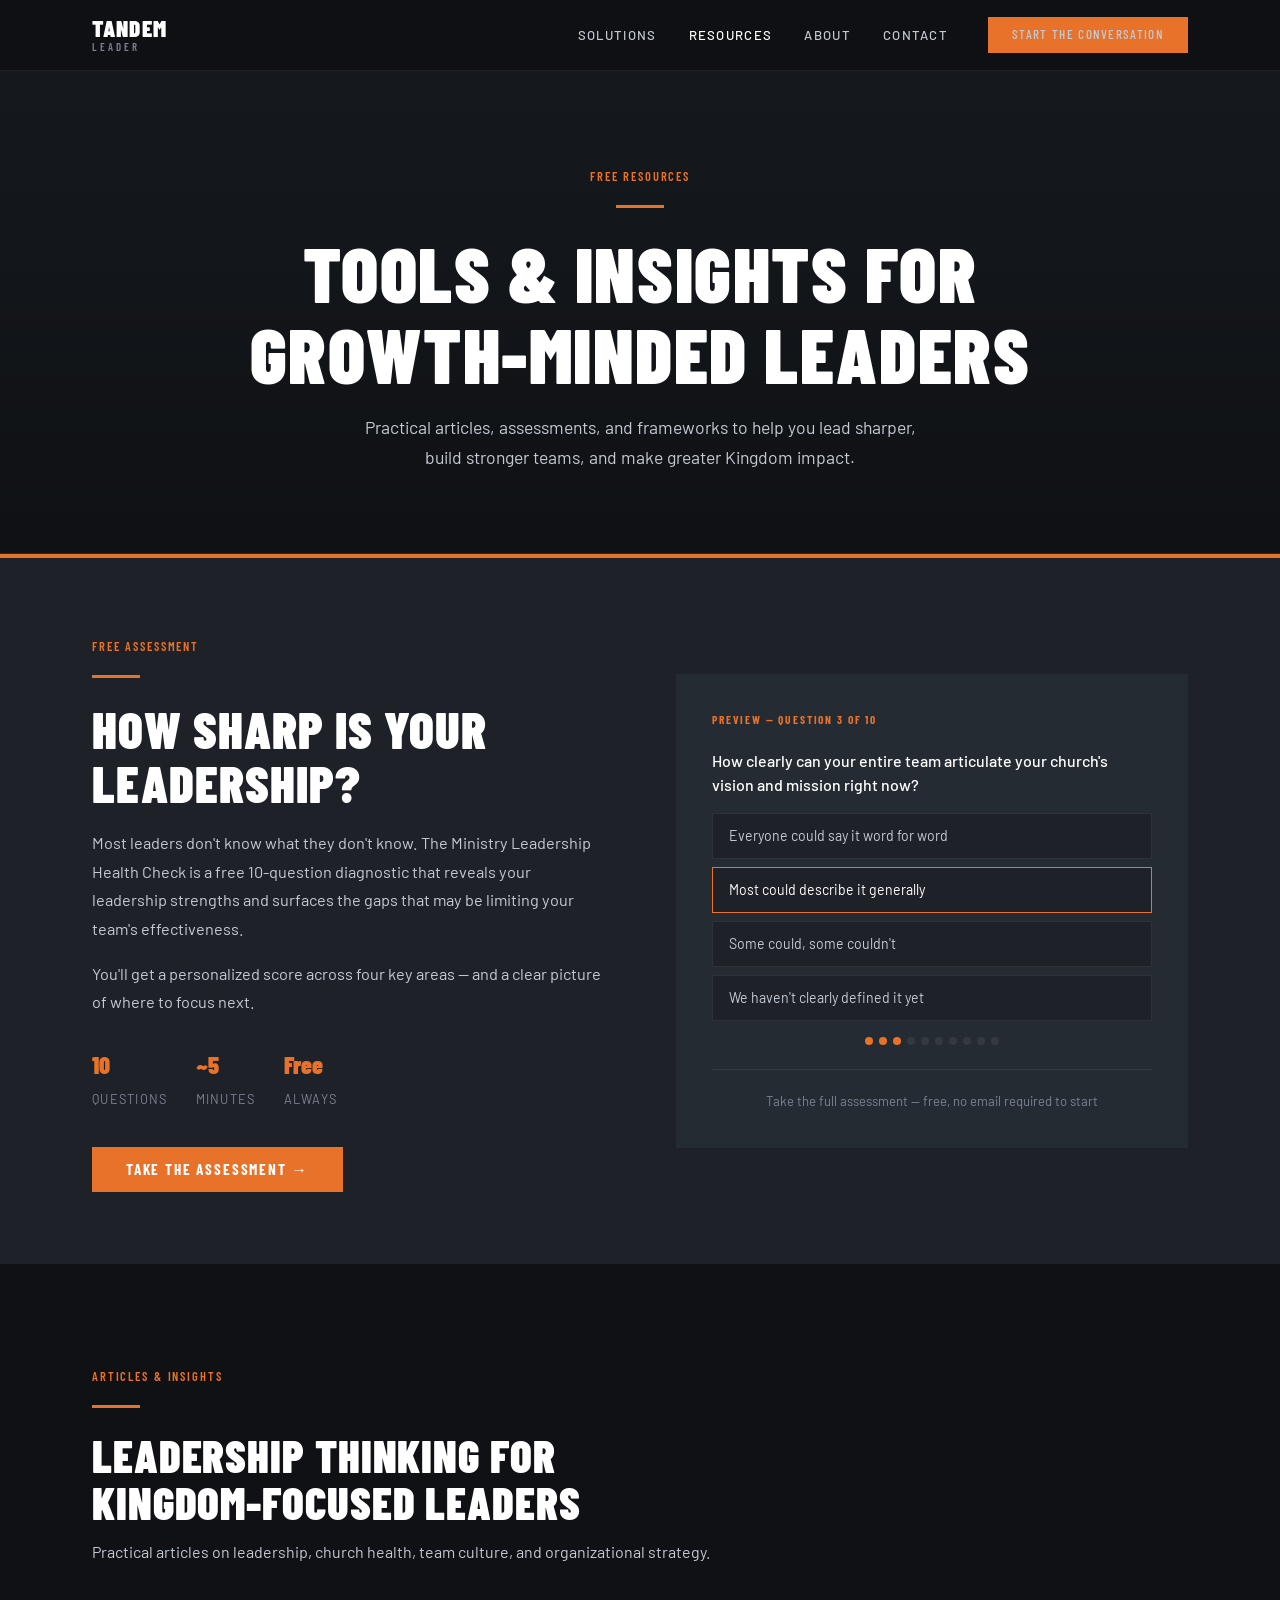
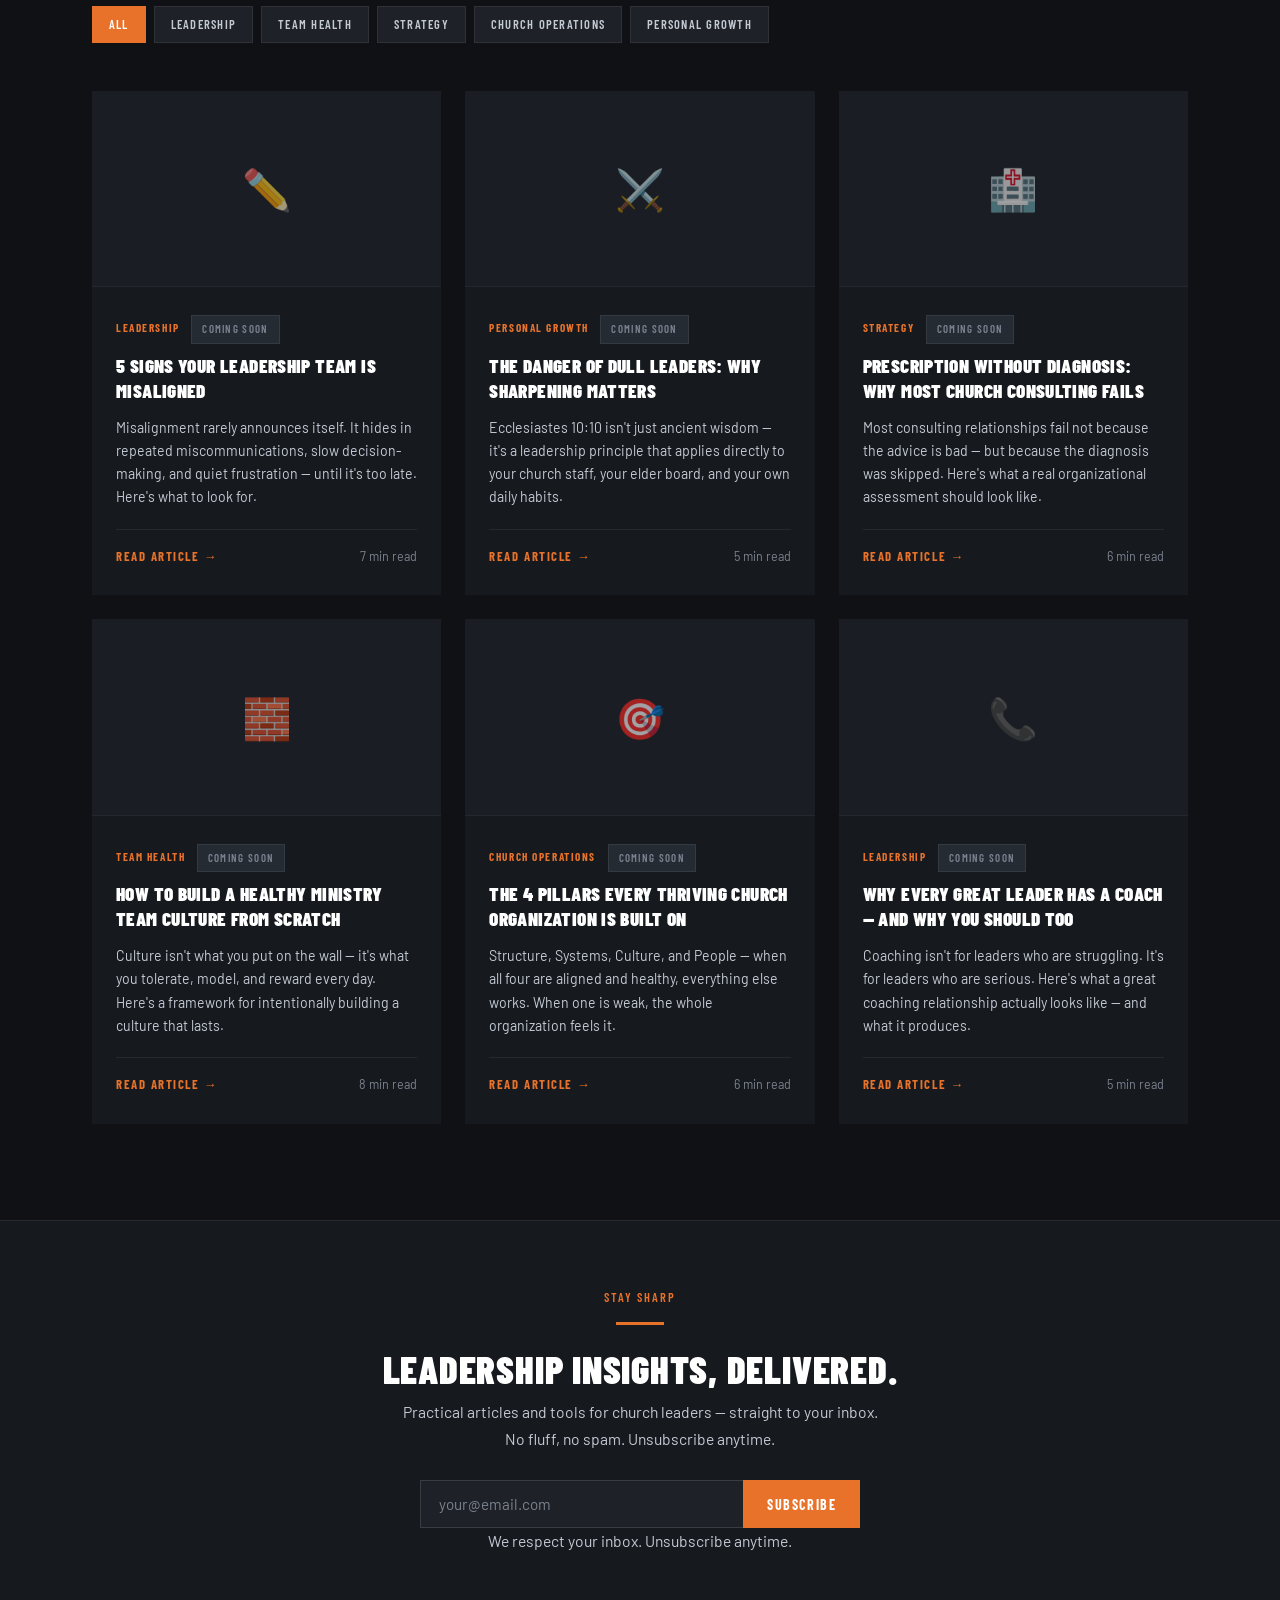
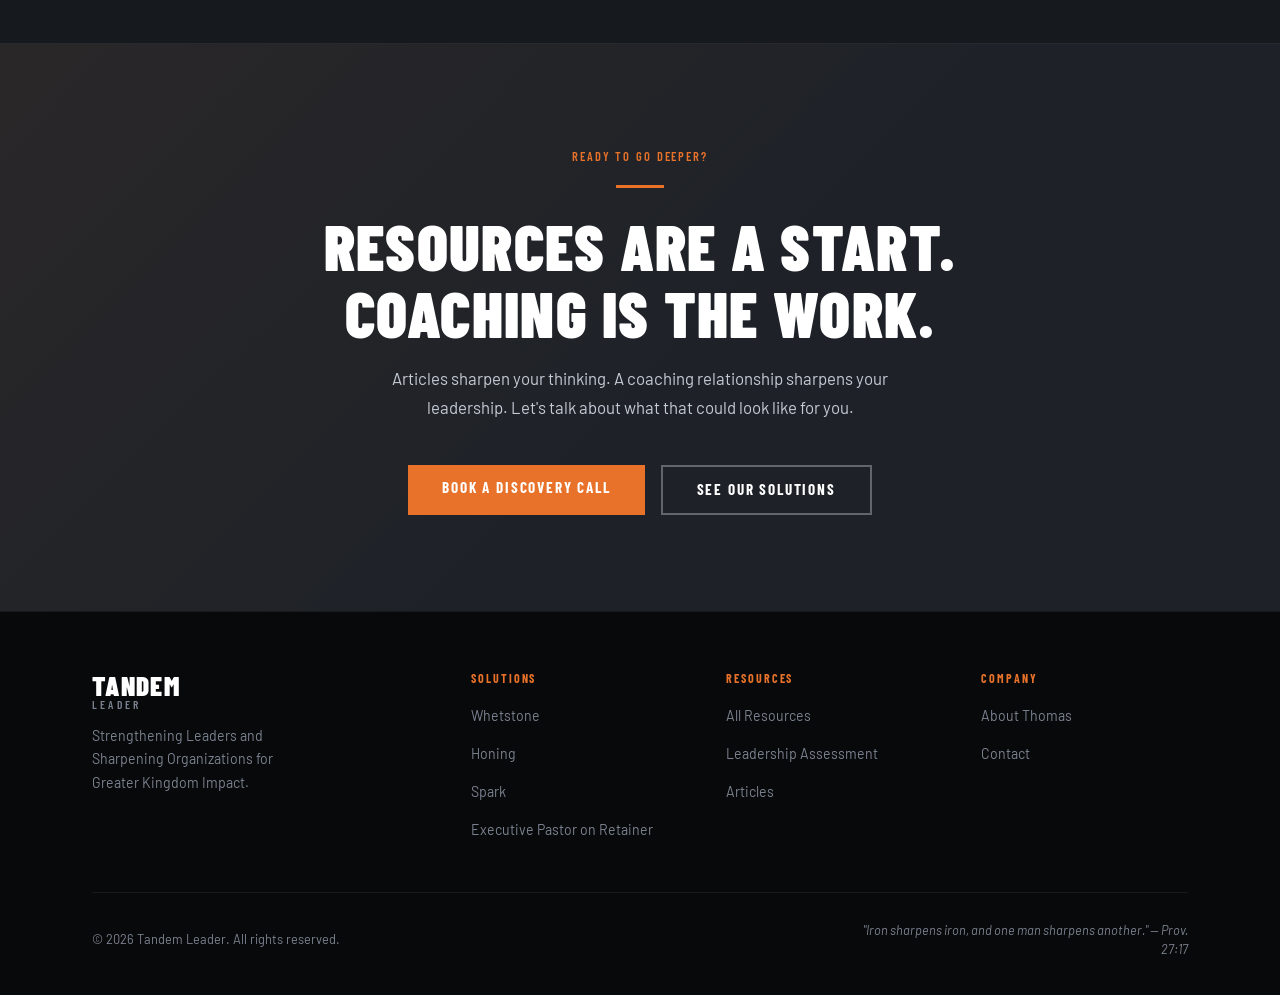
==== tandem-leader-site/resources.html @ 4aa36a8d "Add files via upload" ====
<!DOCTYPE html>
<html lang="en">
<head>
  <meta charset="UTF-8" />
  <meta name="viewport" content="width=device-width, initial-scale=1.0" />
  <title>Resources — Tandem Leader</title>
  <meta name="description" content="Free leadership resources, articles, and tools for church leaders and Christian nonprofit leaders from Tandem Leader." />
  <link rel="stylesheet" href="css/styles.css" />
  <style>
    /* ---- Assessment Feature Block ---- */
    .assessment-feature {
      background: var(--dark-3);
      border-top: 4px solid var(--orange);
      padding: 72px 0;
      margin-bottom: 0;
    }
    .assessment-feature__inner {
      display: grid;
      grid-template-columns: 1fr 1fr;
      gap: 72px;
      align-items: center;
    }
    .assessment-feature__content h2 { font-size: clamp(2.2rem, 4vw, 3.4rem); margin-bottom: 20px; }
    .assessment-feature__content p { color: var(--lgray); font-size: 1.02rem; margin-bottom: 16px; line-height: 1.75; }
    .assessment-feature__meta {
      display: flex; gap: 28px; flex-wrap: wrap;
      margin: 28px 0 36px;
    }
    .assessment-feature__meta-item {
      display: flex; flex-direction: column; gap: 4px;
    }
    .assessment-feature__meta-item strong {
      font-family: 'Barlow Condensed', sans-serif;
      font-weight: 900; font-size: 1.5rem; color: var(--orange);
    }
    .assessment-feature__meta-item span { font-size: 0.8rem; color: var(--gray); text-transform: uppercase; letter-spacing: 0.1em; }

    .assessment-feature__preview {
      background: var(--dark-4);
      padding: 36px;
      position: relative;
    }
    .assessment-feature__preview-label {
      font-family: 'Barlow Condensed', sans-serif;
      font-weight: 700; font-size: 0.72rem;
      text-transform: uppercase; letter-spacing: 0.16em;
      color: var(--orange); margin-bottom: 20px;
    }
    .preview-question {
      font-size: 1rem; color: var(--white);
      margin-bottom: 16px; font-weight: 500; line-height: 1.5;
    }
    .preview-options { display: flex; flex-direction: column; gap: 8px; }
    .preview-option {
      background: var(--dark-3);
      border: 1px solid var(--border);
      padding: 10px 16px;
      font-size: 0.88rem;
      color: var(--lgray);
      cursor: default;
      transition: border-color 0.2s;
    }
    .preview-option.selected {
      border-color: var(--orange);
      color: var(--white);
    }
    .preview-cta {
      margin-top: 24px;
      padding-top: 20px;
      border-top: 1px solid var(--border);
      font-size: 0.82rem; color: var(--gray);
      text-align: center;
    }
    .preview-dots { display: flex; justify-content: center; gap: 6px; margin-top: 16px; }
    .preview-dots span { width: 8px; height: 8px; border-radius: 50%; background: var(--border); }
    .preview-dots span.active { background: var(--orange); }

    /* ---- Topic Tags ---- */
    .topic-tags { display: flex; flex-wrap: wrap; gap: 8px; margin-bottom: 48px; }
    .topic-tag {
      background: var(--dark-3);
      border: 1px solid var(--border);
      padding: 7px 16px;
      font-family: 'Barlow Condensed', sans-serif;
      font-weight: 600; font-size: 0.78rem;
      text-transform: uppercase; letter-spacing: 0.1em;
      color: var(--lgray); cursor: pointer;
      transition: all 0.2s;
    }
    .topic-tag:hover, .topic-tag.active { background: var(--orange); border-color: var(--orange); color: var(--white); }

    /* ---- Blog Grid ---- */
    .blog-section__header { margin-bottom: 40px; }
    .blog-section__header h2 { font-size: clamp(2rem, 3.5vw, 2.8rem); margin-bottom: 12px; }
    .blog-section__header p { color: var(--lgray); font-size: 1rem; }

    .blog-grid {
      display: grid;
      grid-template-columns: repeat(3, 1fr);
      gap: 24px;
    }
    .blog-card {
      background: var(--dark-2);
      display: flex; flex-direction: column;
      transition: background 0.2s;
      position: relative;
      overflow: hidden;
    }
    .blog-card:hover { background: var(--dark-3); }
    .blog-card::after {
      content: '';
      position: absolute; bottom: 0; left: 0; right: 0;
      height: 2px; background: var(--orange);
      transform: scaleX(0); transform-origin: left;
      transition: transform 0.3s;
    }
    .blog-card:hover::after { transform: scaleX(1); }
    .blog-card__img {
      aspect-ratio: 16/9;
      background: var(--dark-3);
      display: flex; align-items: center; justify-content: center;
      font-size: 2.5rem;
      opacity: 0.6;
      border-bottom: 1px solid var(--border);
    }
    .blog-card__body { padding: 28px 24px; flex: 1; display: flex; flex-direction: column; }
    .blog-card__cat {
      font-family: 'Barlow Condensed', sans-serif;
      font-weight: 700; font-size: 0.7rem;
      text-transform: uppercase; letter-spacing: 0.14em;
      color: var(--orange); margin-bottom: 10px;
    }
    .blog-card h3 {
      font-size: 1.2rem; margin-bottom: 12px; line-height: 1.3;
      font-family: 'Barlow Condensed', sans-serif;
      font-weight: 900; text-transform: uppercase; letter-spacing: 0.02em;
    }
    .blog-card p { font-size: 0.88rem; color: var(--lgray); line-height: 1.65; flex: 1; margin-bottom: 20px; }
    .blog-card__footer {
      display: flex; align-items: center; justify-content: space-between;
      padding-top: 16px; border-top: 1px solid var(--border);
    }
    .blog-card__read {
      font-family: 'Barlow Condensed', sans-serif;
      font-weight: 700; font-size: 0.8rem;
      text-transform: uppercase; letter-spacing: 0.12em;
      color: var(--orange);
    }
    .blog-card__read::after { content: ' →'; }
    .blog-card__time { font-size: 0.78rem; color: var(--gray); }

    /* ---- Coming Soon Badge ---- */
    .badge-coming-soon {
      display: inline-block;
      background: var(--dark-4);
      border: 1px solid var(--border);
      padding: 4px 10px;
      font-family: 'Barlow Condensed', sans-serif;
      font-weight: 600; font-size: 0.68rem;
      text-transform: uppercase; letter-spacing: 0.12em;
      color: var(--gray);
      margin-left: 8px;
      vertical-align: middle;
    }

    /* ---- Newsletter Strip ---- */
    .newsletter {
      background: var(--dark-2);
      padding: 60px 0;
      text-align: center;
      border-top: 1px solid var(--border);
      border-bottom: 1px solid var(--border);
    }
    .newsletter h2 { font-size: clamp(1.8rem, 3vw, 2.6rem); margin-bottom: 10px; }
    .newsletter p { color: var(--lgray); max-width: 480px; margin: 0 auto 28px; font-size: 0.98rem; }
    .newsletter__form {
      display: flex; gap: 0; max-width: 440px; margin: 0 auto;
    }
    .newsletter__form input {
      flex: 1;
      background: var(--dark-3);
      border: 1px solid rgba(255,255,255,0.12);
      border-right: none;
      color: var(--white);
      padding: 14px 18px;
      font-family: 'Barlow', sans-serif;
      font-size: 0.95rem;
      outline: none;
    }
    .newsletter__form input::placeholder { color: var(--gray); }
    .newsletter__form input:focus { border-color: var(--orange); }
    .newsletter__form button {
      background: var(--orange);
      color: var(--white);
      border: none;
      padding: 14px 24px;
      font-family: 'Barlow Condensed', sans-serif;
      font-weight: 700; font-size: 0.88rem;
      text-transform: uppercase; letter-spacing: 0.1em;
      cursor: pointer; white-space: nowrap;
      transition: background 0.2s;
    }
    .newsletter__form button:hover { background: var(--orange-d); }
    .newsletter__note { font-size: 0.78rem; color: var(--gray); margin-top: 12px; }

    @media (max-width: 900px) {
      .assessment-feature__inner { grid-template-columns: 1fr; gap: 40px; }
      .blog-grid { grid-template-columns: 1fr 1fr; }
    }
    @media (max-width: 560px) {
      .blog-grid { grid-template-columns: 1fr; }
      .newsletter__form { flex-direction: column; }
      .newsletter__form input { border-right: 1px solid rgba(255,255,255,0.12); border-bottom: none; }
    }
  </style>
</head>
<body>

  <!-- NAV -->
  <nav class="nav">
    <div class="container">
      <div class="nav__inner">
        <a href="index.html" class="nav__logo">Tandem<span>Leader</span></a>
        <div class="nav__links">
          <a href="solutions.html">Solutions</a>
          <a href="resources.html" class="active">Resources</a>
          <a href="about.html">About</a>
          <a href="contact.html">Contact</a>
          <a href="contact.html" class="btn btn--primary btn--sm nav__cta">Start the Conversation</a>
        </div>
      </div>
    </div>
  </nav>

  <!-- PAGE HERO -->
  <div class="page-hero">
    <div class="container">
      <span class="label">Free Resources</span>
      <div class="orange-rule orange-rule--center" style="margin-top:16px;"></div>
      <h1>Tools &amp; Insights for<br />Growth-Minded Leaders</h1>
      <p>Practical articles, assessments, and frameworks to help you lead sharper, build stronger teams, and make greater Kingdom impact.</p>
    </div>
  </div>

  <!-- ASSESSMENT FEATURE -->
  <section class="assessment-feature">
    <div class="container">
      <div class="assessment-feature__inner">
        <div class="assessment-feature__content">
          <span class="label">Free Assessment</span>
          <div class="orange-rule" style="margin-top:16px;"></div>
          <h2>How Sharp Is Your Leadership?</h2>
          <p>Most leaders don't know what they don't know. The Ministry Leadership Health Check is a free 10-question diagnostic that reveals your leadership strengths and surfaces the gaps that may be limiting your team's effectiveness.</p>
          <p>You'll get a personalized score across four key areas — and a clear picture of where to focus next.</p>
          <div class="assessment-feature__meta">
            <div class="assessment-feature__meta-item">
              <strong>10</strong>
              <span>Questions</span>
            </div>
            <div class="assessment-feature__meta-item">
              <strong>~5</strong>
              <span>Minutes</span>
            </div>
            <div class="assessment-feature__meta-item">
              <strong>Free</strong>
              <span>Always</span>
            </div>
          </div>
          <a href="assessment.html" class="btn btn--primary">Take the Assessment →</a>
        </div>

        <div class="assessment-feature__preview">
          <div class="assessment-feature__preview-label">Preview — Question 3 of 10</div>
          <p class="preview-question">How clearly can your entire team articulate your church's vision and mission right now?</p>
          <div class="preview-options">
            <div class="preview-option">Everyone could say it word for word</div>
            <div class="preview-option selected">Most could describe it generally</div>
            <div class="preview-option">Some could, some couldn't</div>
            <div class="preview-option">We haven't clearly defined it yet</div>
          </div>
          <div class="preview-dots">
            <span class="active"></span><span class="active"></span><span class="active"></span>
            <span></span><span></span><span></span><span></span><span></span><span></span><span></span>
          </div>
          <div class="preview-cta">Take the full assessment — free, no email required to start</div>
        </div>
      </div>
    </div>
  </section>

  <!-- BLOG SECTION -->
  <section class="section">
    <div class="container">
      <div class="blog-section__header">
        <span class="label">Articles &amp; Insights</span>
        <div class="orange-rule" style="margin-top:16px;"></div>
        <h2>Leadership Thinking for<br />Kingdom-Focused Leaders</h2>
        <p>Practical articles on leadership, church health, team culture, and organizational strategy.</p>
      </div>

      <div class="topic-tags">
        <div class="topic-tag active">All</div>
        <div class="topic-tag">Leadership</div>
        <div class="topic-tag">Team Health</div>
        <div class="topic-tag">Strategy</div>
        <div class="topic-tag">Church Operations</div>
        <div class="topic-tag">Personal Growth</div>
      </div>

      <div class="blog-grid">

        <a href="#" class="blog-card" style="text-decoration:none;">
          <div class="blog-card__img">✏️</div>
          <div class="blog-card__body">
            <div class="blog-card__cat">Leadership <span class="badge-coming-soon">Coming Soon</span></div>
            <h3>5 Signs Your Leadership Team Is Misaligned</h3>
            <p>Misalignment rarely announces itself. It hides in repeated miscommunications, slow decision-making, and quiet frustration — until it's too late. Here's what to look for.</p>
            <div class="blog-card__footer">
              <span class="blog-card__read">Read Article</span>
              <span class="blog-card__time">7 min read</span>
            </div>
          </div>
        </a>

        <a href="#" class="blog-card" style="text-decoration:none;">
          <div class="blog-card__img">⚔️</div>
          <div class="blog-card__body">
            <div class="blog-card__cat">Personal Growth <span class="badge-coming-soon">Coming Soon</span></div>
            <h3>The Danger of Dull Leaders: Why Sharpening Matters</h3>
            <p>Ecclesiastes 10:10 isn't just ancient wisdom — it's a leadership principle that applies directly to your church staff, your elder board, and your own daily habits.</p>
            <div class="blog-card__footer">
              <span class="blog-card__read">Read Article</span>
              <span class="blog-card__time">5 min read</span>
            </div>
          </div>
        </a>

        <a href="#" class="blog-card" style="text-decoration:none;">
          <div class="blog-card__img">🏥</div>
          <div class="blog-card__body">
            <div class="blog-card__cat">Strategy <span class="badge-coming-soon">Coming Soon</span></div>
            <h3>Prescription Without Diagnosis: Why Most Church Consulting Fails</h3>
            <p>Most consulting relationships fail not because the advice is bad — but because the diagnosis was skipped. Here's what a real organizational assessment should look like.</p>
            <div class="blog-card__footer">
              <span class="blog-card__read">Read Article</span>
              <span class="blog-card__time">6 min read</span>
            </div>
          </div>
        </a>

        <a href="#" class="blog-card" style="text-decoration:none;">
          <div class="blog-card__img">🧱</div>
          <div class="blog-card__body">
            <div class="blog-card__cat">Team Health <span class="badge-coming-soon">Coming Soon</span></div>
            <h3>How to Build a Healthy Ministry Team Culture From Scratch</h3>
            <p>Culture isn't what you put on the wall — it's what you tolerate, model, and reward every day. Here's a framework for intentionally building a culture that lasts.</p>
            <div class="blog-card__footer">
              <span class="blog-card__read">Read Article</span>
              <span class="blog-card__time">8 min read</span>
            </div>
          </div>
        </a>

        <a href="#" class="blog-card" style="text-decoration:none;">
          <div class="blog-card__img">🎯</div>
          <div class="blog-card__body">
            <div class="blog-card__cat">Church Operations <span class="badge-coming-soon">Coming Soon</span></div>
            <h3>The 4 Pillars Every Thriving Church Organization Is Built On</h3>
            <p>Structure, Systems, Culture, and People — when all four are aligned and healthy, everything else works. When one is weak, the whole organization feels it.</p>
            <div class="blog-card__footer">
              <span class="blog-card__read">Read Article</span>
              <span class="blog-card__time">6 min read</span>
            </div>
          </div>
        </a>

        <a href="#" class="blog-card" style="text-decoration:none;">
          <div class="blog-card__img">📞</div>
          <div class="blog-card__body">
            <div class="blog-card__cat">Leadership <span class="badge-coming-soon">Coming Soon</span></div>
            <h3>Why Every Great Leader Has a Coach — And Why You Should Too</h3>
            <p>Coaching isn't for leaders who are struggling. It's for leaders who are serious. Here's what a great coaching relationship actually looks like — and what it produces.</p>
            <div class="blog-card__footer">
              <span class="blog-card__read">Read Article</span>
              <span class="blog-card__time">5 min read</span>
            </div>
          </div>
        </a>

      </div>
    </div>
  </section>

  <!-- NEWSLETTER -->
  <section class="newsletter">
    <div class="container">
      <span class="label">Stay Sharp</span>
      <div class="orange-rule orange-rule--center" style="margin-top:12px;"></div>
      <h2>Leadership Insights, Delivered.</h2>
      <p>Practical articles and tools for church leaders — straight to your inbox. No fluff, no spam. Unsubscribe anytime.</p>
      <form name="newsletter" method="POST" data-netlify="true" class="newsletter__form">
        <input type="hidden" name="form-name" value="newsletter" />
        <input type="email" name="email" placeholder="your@email.com" required />
        <button type="submit">Subscribe</button>
      </form>
      <p class="newsletter__note">We respect your inbox. Unsubscribe anytime.</p>
    </div>
  </section>

  <!-- CTA BANNER -->
  <section class="cta-banner">
    <div class="container">
      <div class="cta-banner__inner">
        <span class="label">Ready to Go Deeper?</span>
        <div class="orange-rule orange-rule--center" style="margin-top:16px;"></div>
        <h2>Resources Are a Start.<br />Coaching Is the Work.</h2>
        <p>Articles sharpen your thinking. A coaching relationship sharpens your leadership. Let's talk about what that could look like for you.</p>
        <div class="cta-banner__btns">
          <a href="contact.html" class="btn btn--primary">Book a Discovery Call</a>
          <a href="solutions.html" class="btn btn--outline">See Our Solutions</a>
        </div>
      </div>
    </div>
  </section>

  <!-- FOOTER -->
  <footer class="footer">
    <div class="container">
      <div class="footer__top">
        <div>
          <div class="footer__logo">Tandem<span>Leader</span></div>
          <p class="footer__tagline">Strengthening Leaders and Sharpening Organizations for Greater Kingdom Impact.</p>
        </div>
        <div class="footer__col">
          <h4>Solutions</h4>
          <ul>
            <li><a href="solutions.html#whetstone">Whetstone</a></li>
            <li><a href="solutions.html#honing">Honing</a></li>
            <li><a href="solutions.html#spark">Spark</a></li>
            <li><a href="solutions.html#xp-retainer">Executive Pastor on Retainer</a></li>
          </ul>
        </div>
        <div class="footer__col">
          <h4>Resources</h4>
          <ul>
            <li><a href="resources.html">All Resources</a></li>
            <li><a href="assessment.html">Leadership Assessment</a></li>
            <li><a href="resources.html">Articles</a></li>
          </ul>
        </div>
        <div class="footer__col">
          <h4>Company</h4>
          <ul>
            <li><a href="about.html">About Thomas</a></li>
            <li><a href="contact.html">Contact</a></li>
          </ul>
        </div>
      </div>
      <div class="footer__bottom">
        <span>© 2026 Tandem Leader. All rights reserved.</span>
        <p class="footer__scripture">"Iron sharpens iron, and one man sharpens another." — Prov. 27:17</p>
      </div>
    </div>
  </footer>

</body>
</html>
---- tandem-leader-site/css/styles.css ----
/* ============================================
   TANDEM LEADER — SHARED STYLESHEET
   tandemleader.com
   ============================================ */

@import url('https://fonts.googleapis.com/css2?family=Barlow+Condensed:wght@400;600;700;900&family=Barlow:wght@300;400;500;600&display=swap');

/* ---- Variables ---- */
:root {
  --dark:    #0F1114;
  --dark-2:  #161A1F;
  --dark-3:  #1E2228;
  --dark-4:  #252B33;
  --orange:  #E8722A;
  --orange-d:#b55820;
  --white:   #FFFFFF;
  --gray:    #7B8390;
  --lgray:   #C4CAD4;
  --border:  rgba(255,255,255,0.07);
}

/* ---- Reset ---- */
*, *::before, *::after { margin: 0; padding: 0; box-sizing: border-box; }
html { scroll-behavior: smooth; }
body {
  background: var(--dark);
  color: var(--white);
  font-family: 'Barlow', sans-serif;
  font-size: 17px;
  line-height: 1.7;
  -webkit-font-smoothing: antialiased;
}
img { max-width: 100%; display: block; }
a { color: inherit; text-decoration: none; }

/* ---- Typography ---- */
h1, h2, h3, h4, h5 {
  font-family: 'Barlow Condensed', sans-serif;
  font-weight: 900;
  text-transform: uppercase;
  letter-spacing: 0.02em;
  line-height: 1.05;
  color: var(--white);
}
.label {
  font-family: 'Barlow Condensed', sans-serif;
  font-weight: 600;
  text-transform: uppercase;
  letter-spacing: 0.15em;
  font-size: 0.78rem;
  color: var(--orange);
}
.body-text { color: var(--lgray); line-height: 1.75; }

/* ---- Layout ---- */
.container { max-width: 1160px; margin: 0 auto; padding: 0 32px; }
.section { padding: 96px 0; }
.section--sm { padding: 64px 0; }
.section--dark-2 { background: var(--dark-2); }
.section--dark-3 { background: var(--dark-3); }
.grid-2 { display: grid; grid-template-columns: 1fr 1fr; gap: 64px; align-items: center; }

/* ---- Divider ---- */
.orange-rule { width: 48px; height: 3px; background: var(--orange); margin-bottom: 24px; }
.orange-rule--center { margin-left: auto; margin-right: auto; }

/* ---- Buttons ---- */
.btn {
  display: inline-block;
  padding: 15px 34px;
  font-family: 'Barlow Condensed', sans-serif;
  font-weight: 700;
  font-size: 0.95rem;
  text-transform: uppercase;
  letter-spacing: 0.12em;
  border: none;
  cursor: pointer;
  transition: background 0.2s, transform 0.15s, border-color 0.2s;
  line-height: 1;
}
.btn:hover { transform: translateY(-2px); }
.btn--primary { background: var(--orange); color: var(--white); }
.btn--primary:hover { background: var(--orange-d); }
.btn--outline { background: transparent; color: var(--white); border: 2px solid rgba(255,255,255,0.3); }
.btn--outline:hover { border-color: var(--white); }
.btn--sm { padding: 11px 24px; font-size: 0.82rem; }

/* ---- Navigation ---- */
.nav {
  position: fixed;
  top: 0; left: 0; right: 0;
  z-index: 100;
  background: rgba(15,17,20,0.93);
  backdrop-filter: blur(14px);
  border-bottom: 1px solid var(--border);
}
.nav__inner {
  display: flex;
  align-items: center;
  justify-content: space-between;
  height: 70px;
}
.nav__logo {
  font-family: 'Barlow Condensed', sans-serif;
  font-weight: 900;
  font-size: 1.45rem;
  text-transform: uppercase;
  letter-spacing: 0.05em;
  line-height: 1;
  color: var(--white);
}
.nav__logo span {
  display: block;
  font-size: 0.68rem;
  font-weight: 600;
  letter-spacing: 0.28em;
  color: var(--gray);
  margin-top: 1px;
}
.nav__links {
  display: flex;
  align-items: center;
  gap: 32px;
}
.nav__links a {
  font-size: 0.82rem;
  font-weight: 500;
  text-transform: uppercase;
  letter-spacing: 0.1em;
  color: var(--lgray);
  transition: color 0.2s;
}
.nav__links a:hover,
.nav__links a.active { color: var(--white); }
.nav__cta { margin-left: 8px !important; }

/* Mobile nav toggle */
.nav__toggle {
  display: none;
  flex-direction: column;
  gap: 5px;
  cursor: pointer;
  padding: 4px;
}
.nav__toggle span {
  display: block;
  width: 24px; height: 2px;
  background: var(--white);
  transition: all 0.3s;
}

/* ---- Footer ---- */
.footer {
  background: #08090B;
  border-top: 1px solid var(--border);
  padding: 60px 0 36px;
}
.footer__top {
  display: grid;
  grid-template-columns: 1.6fr 1fr 1fr 1fr;
  gap: 48px;
  padding-bottom: 40px;
  border-bottom: 1px solid var(--border);
  margin-bottom: 28px;
}
.footer__logo {
  font-family: 'Barlow Condensed', sans-serif;
  font-weight: 900;
  font-size: 1.7rem;
  text-transform: uppercase;
  letter-spacing: 0.05em;
  line-height: 1;
  margin-bottom: 14px;
}
.footer__logo span {
  display: block;
  font-size: 0.72rem;
  font-weight: 600;
  letter-spacing: 0.28em;
  color: var(--gray);
}
.footer__tagline { font-size: 0.88rem; color: var(--gray); line-height: 1.65; max-width: 220px; }
.footer__col h4 {
  font-family: 'Barlow Condensed', sans-serif;
  font-size: 0.75rem;
  font-weight: 700;
  text-transform: uppercase;
  letter-spacing: 0.16em;
  color: var(--orange);
  margin-bottom: 16px;
}
.footer__col ul { list-style: none; }
.footer__col ul li { margin-bottom: 9px; }
.footer__col ul li a { font-size: 0.88rem; color: var(--gray); transition: color 0.2s; }
.footer__col ul li a:hover { color: var(--white); }
.footer__bottom {
  display: flex;
  justify-content: space-between;
  align-items: center;
  font-size: 0.8rem;
  color: var(--gray);
}
.footer__scripture { font-style: italic; text-align: right; line-height: 1.5; max-width: 340px; }

/* ---- Page Hero (inner pages) ---- */
.page-hero {
  padding: 160px 0 80px;
  background: linear-gradient(to bottom, var(--dark-2) 0%, var(--dark) 100%);
  border-bottom: 1px solid var(--border);
  text-align: center;
}
.page-hero h1 { font-size: clamp(3rem, 6vw, 5.5rem); margin-bottom: 20px; }
.page-hero p { font-size: 1.1rem; color: var(--lgray); max-width: 580px; margin: 0 auto; }

/* ---- CTA Banner ---- */
.cta-banner {
  background: var(--dark-3);
  padding: 96px 0;
  text-align: center;
  position: relative;
  overflow: hidden;
}
.cta-banner::before {
  content: '';
  position: absolute; inset: 0;
  background: linear-gradient(135deg, rgba(232,114,42,0.06) 0%, transparent 55%);
}
.cta-banner__inner { position: relative; z-index: 1; }
.cta-banner h2 { font-size: clamp(2.8rem, 5vw, 4.5rem); margin-bottom: 18px; }
.cta-banner p { color: var(--lgray); font-size: 1.05rem; max-width: 500px; margin: 0 auto 44px; }
.cta-banner__btns { display: flex; gap: 16px; justify-content: center; flex-wrap: wrap; }

/* ---- Responsive ---- */
@media (max-width: 900px) {
  .grid-2 { grid-template-columns: 1fr; gap: 40px; }
  .nav__links { display: none; }
  .nav__toggle { display: flex; }
  .footer__top { grid-template-columns: 1fr 1fr; gap: 32px; }
}
@media (max-width: 560px) {
  .container { padding: 0 20px; }
  .section { padding: 64px 0; }
  .footer__top { grid-template-columns: 1fr; }
  .footer__bottom { flex-direction: column; gap: 12px; text-align: center; }
  .footer__scripture { text-align: center; }
}
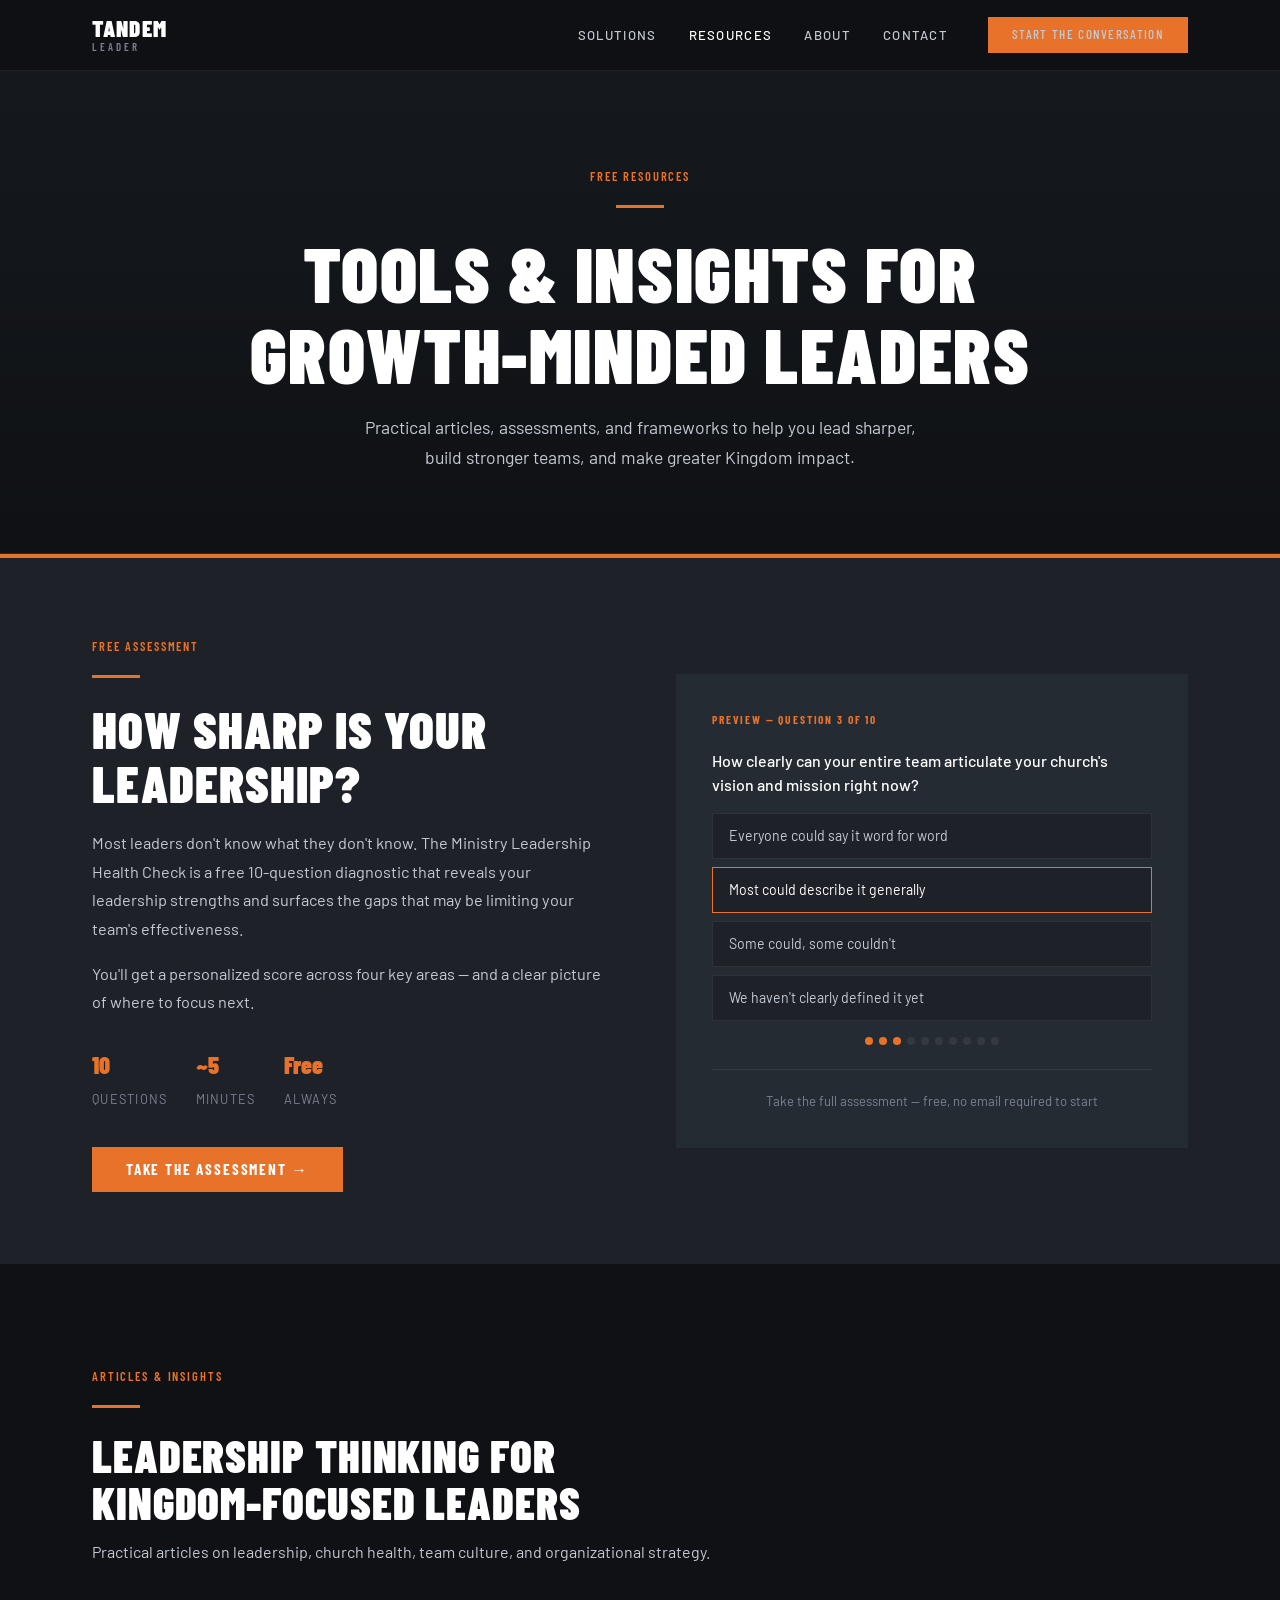
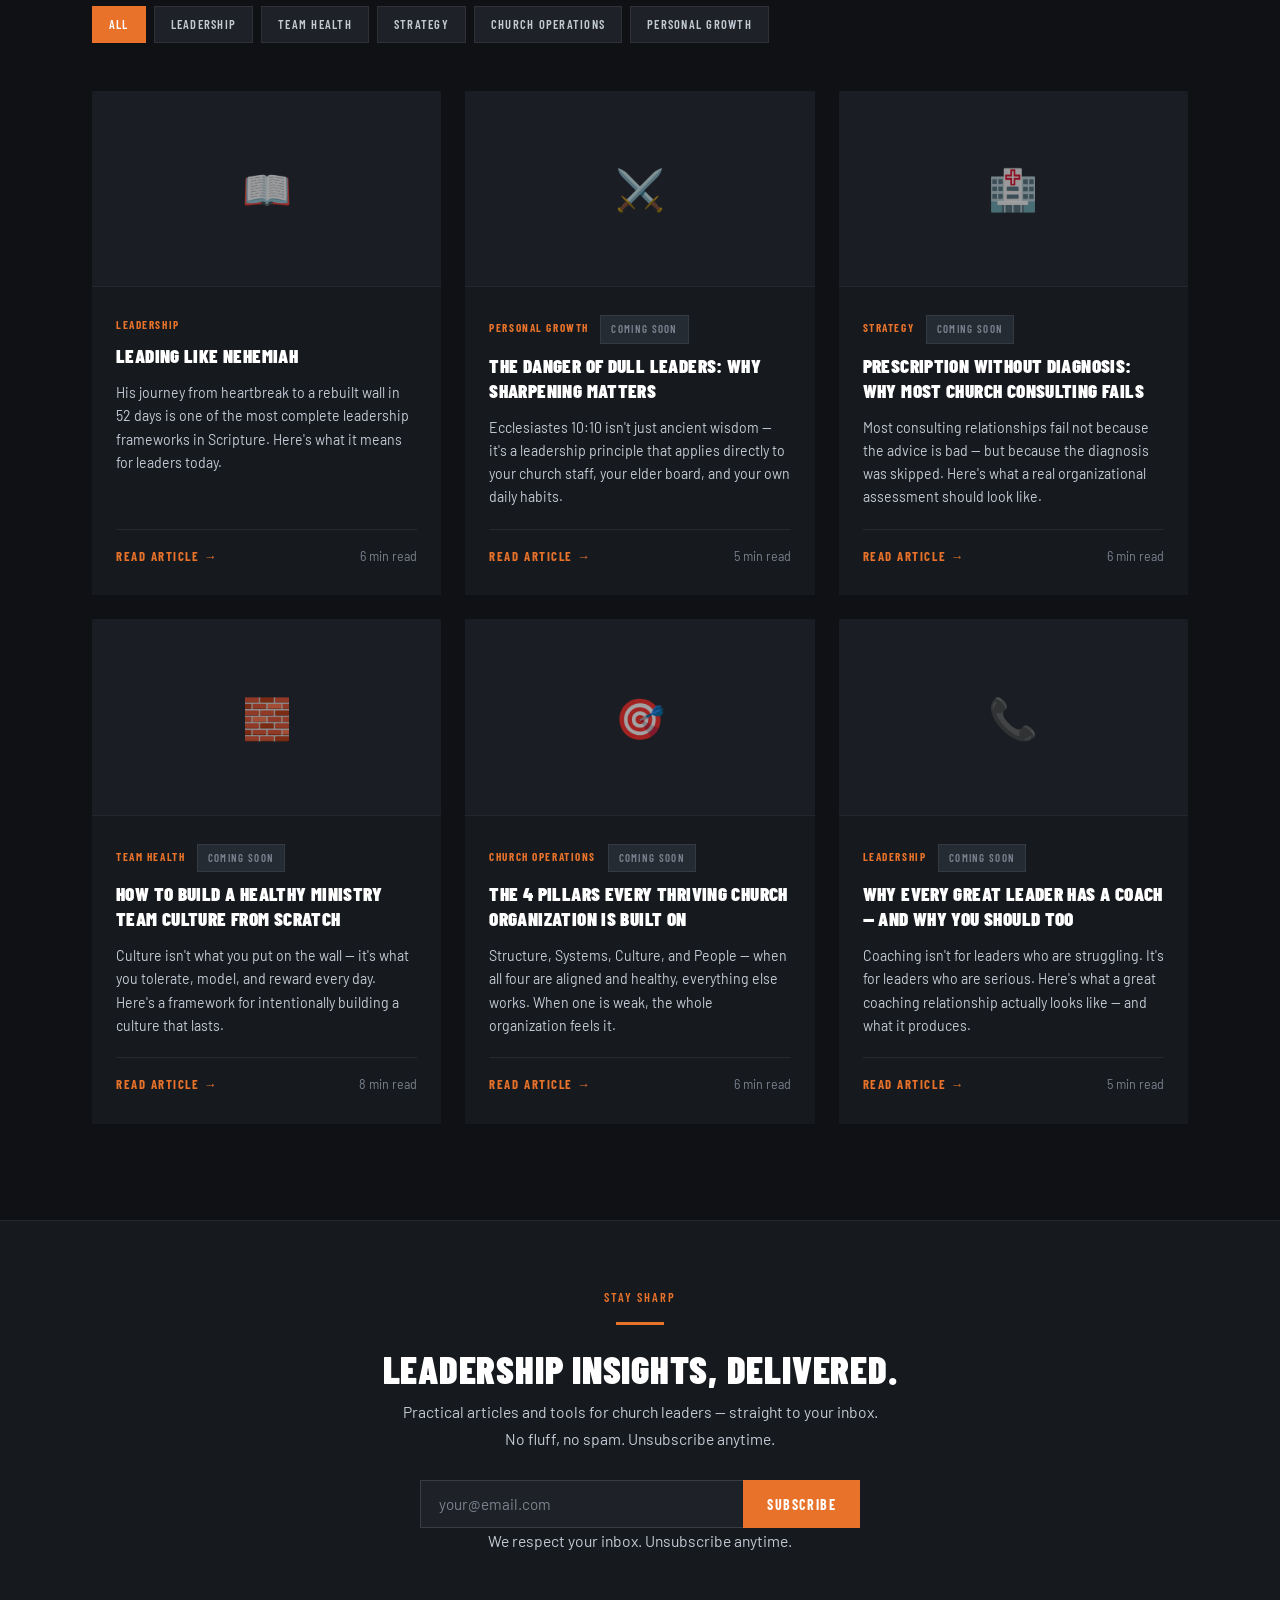
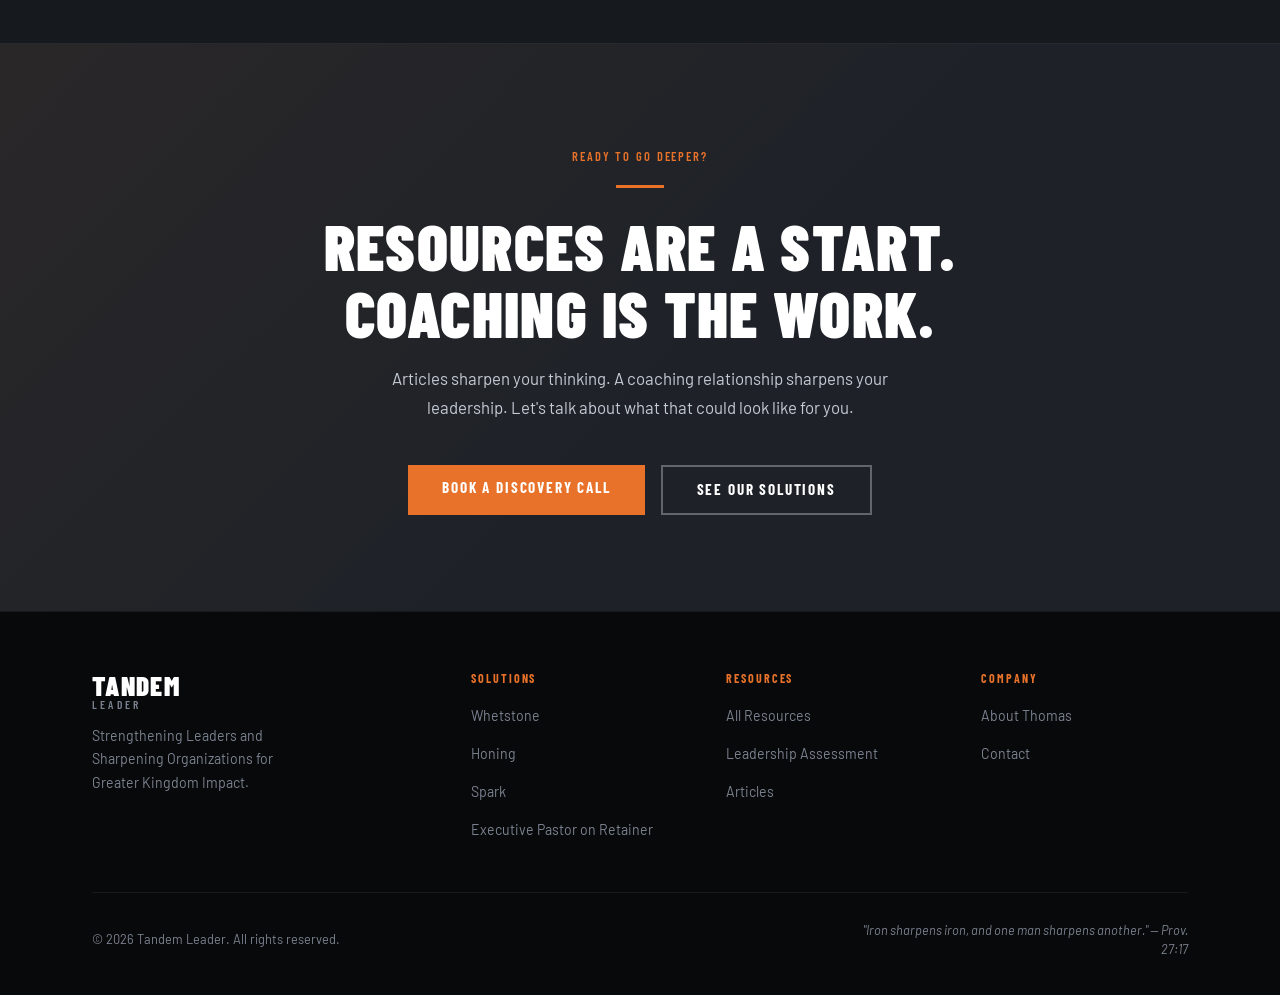
==== commit db022b8c: "Add files via upload" ====
--- a/tandem-leader-site/resources.html
+++ b/tandem-leader-site/resources.html
@@ -309,15 +309,15 @@
 
       <div class="blog-grid">
 
-        <a href="#" class="blog-card" style="text-decoration:none;">
-          <div class="blog-card__img">✏️</div>
-          <div class="blog-card__body">
-            <div class="blog-card__cat">Leadership <span class="badge-coming-soon">Coming Soon</span></div>
-            <h3>5 Signs Your Leadership Team Is Misaligned</h3>
-            <p>Misalignment rarely announces itself. It hides in repeated miscommunications, slow decision-making, and quiet frustration — until it's too late. Here's what to look for.</p>
-            <div class="blog-card__footer">
-              <span class="blog-card__read">Read Article</span>
-              <span class="blog-card__time">7 min read</span>
+        <a href="blog/leading-like-nehemiah.html" class="blog-card" style="text-decoration:none;">
+          <div class="blog-card__img">📖</div>
+          <div class="blog-card__body">
+            <div class="blog-card__cat">Leadership</div>
+            <h3>Leading Like Nehemiah</h3>
+            <p>His journey from heartbreak to a rebuilt wall in 52 days is one of the most complete leadership frameworks in Scripture. Here's what it means for leaders today.</p>
+            <div class="blog-card__footer">
+              <span class="blog-card__read">Read Article</span>
+              <span class="blog-card__time">6 min read</span>
             </div>
           </div>
         </a>
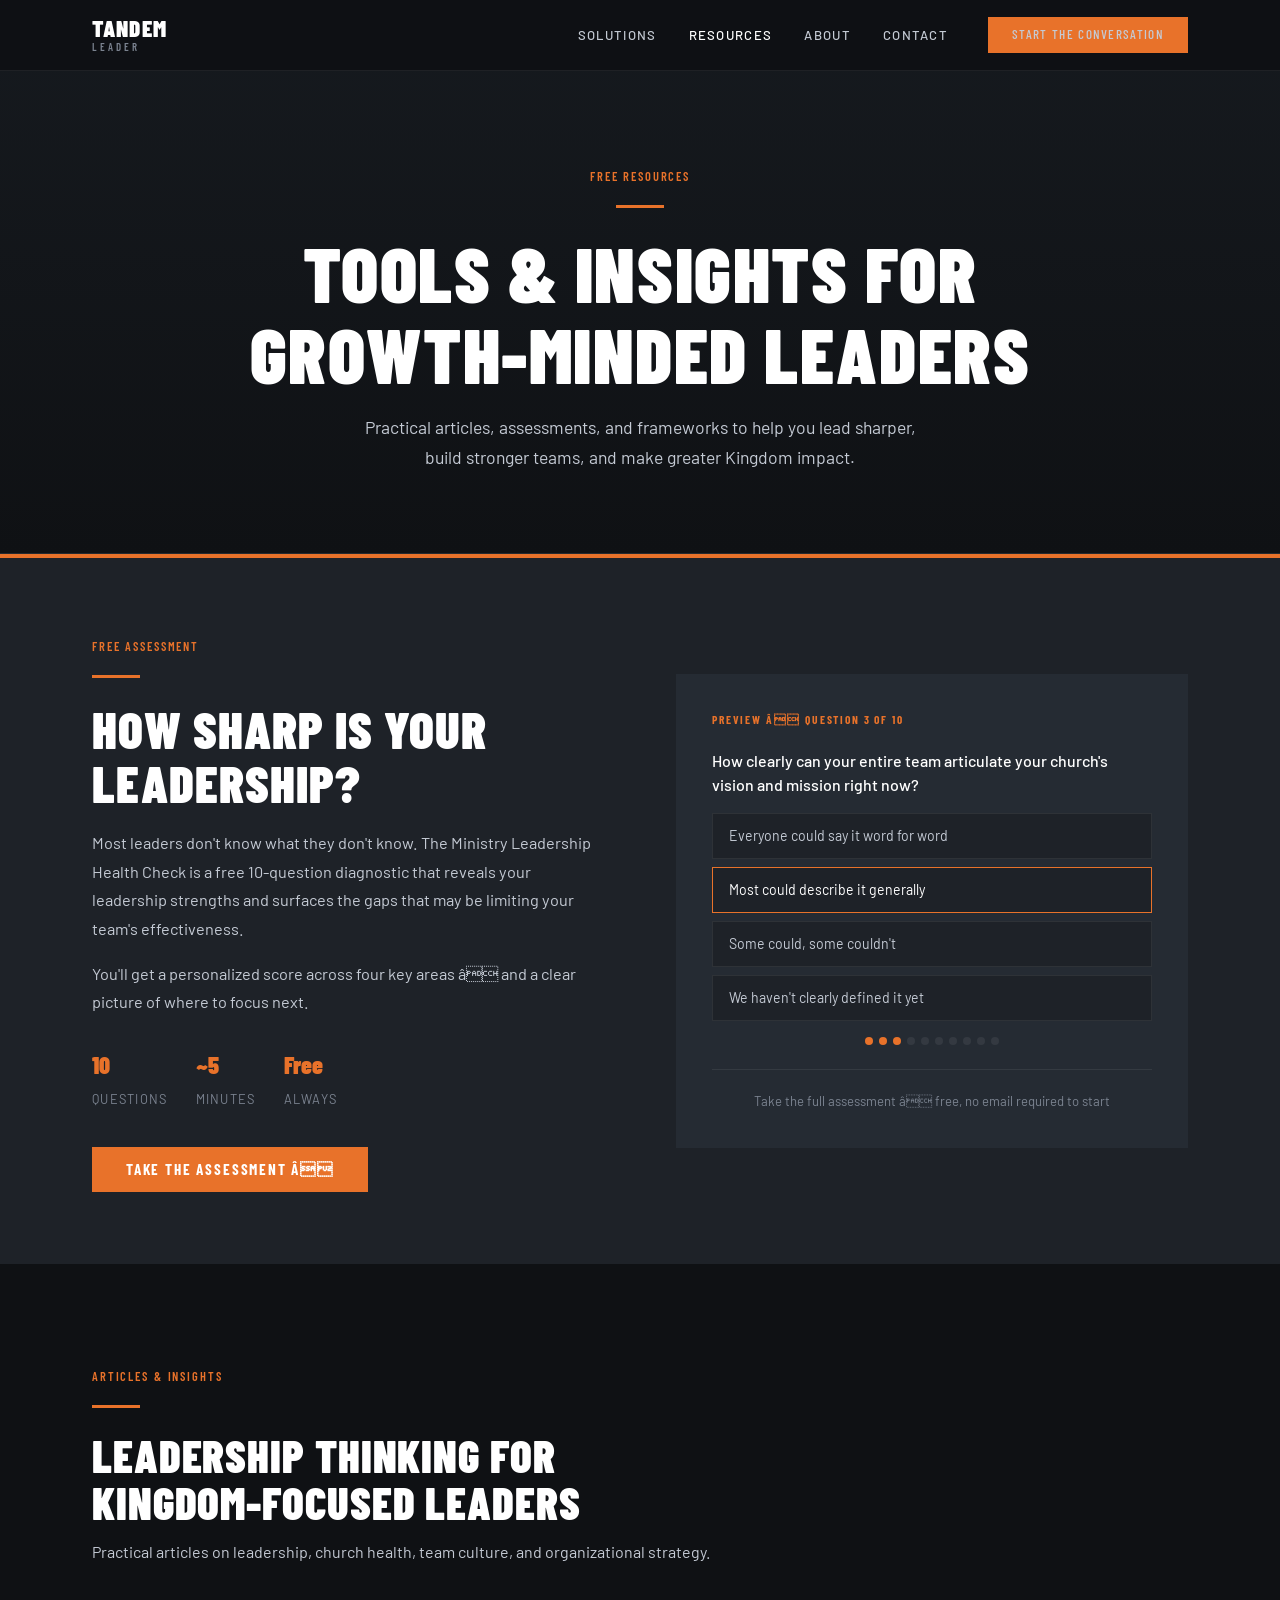
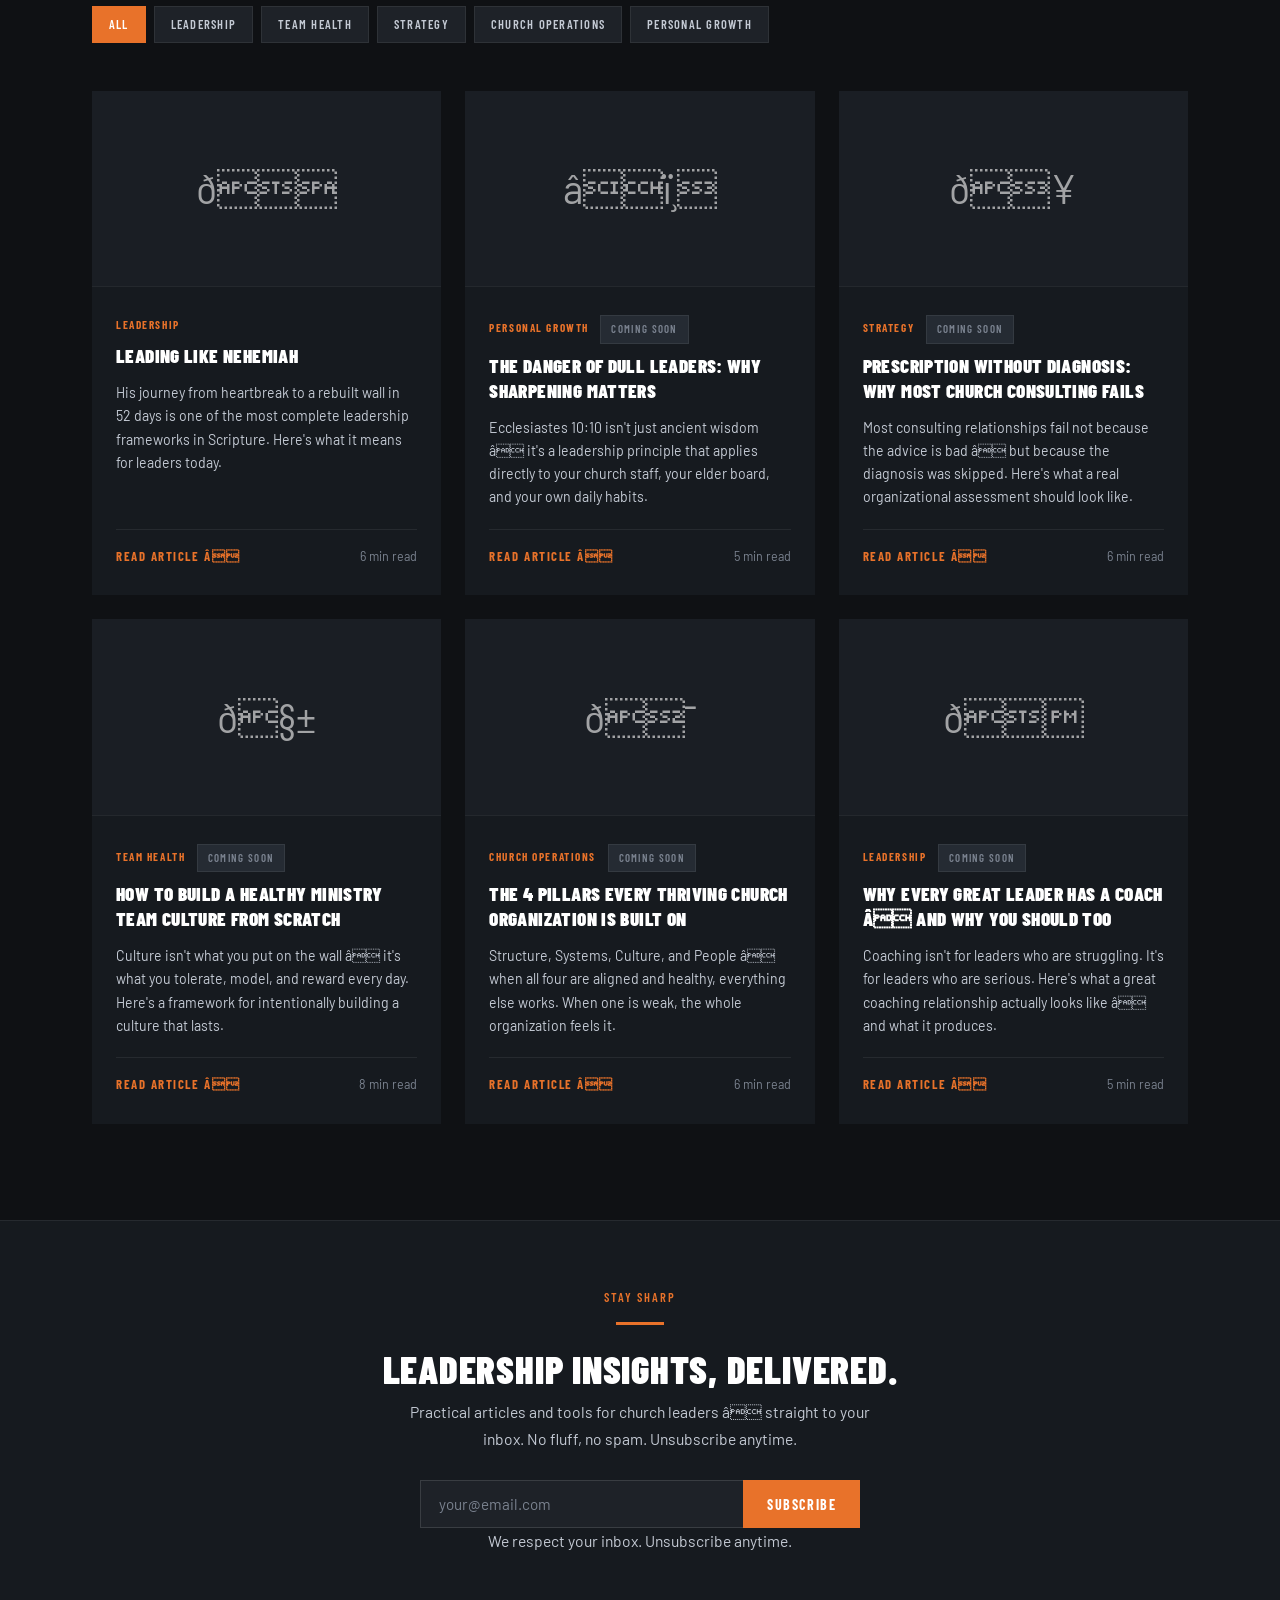
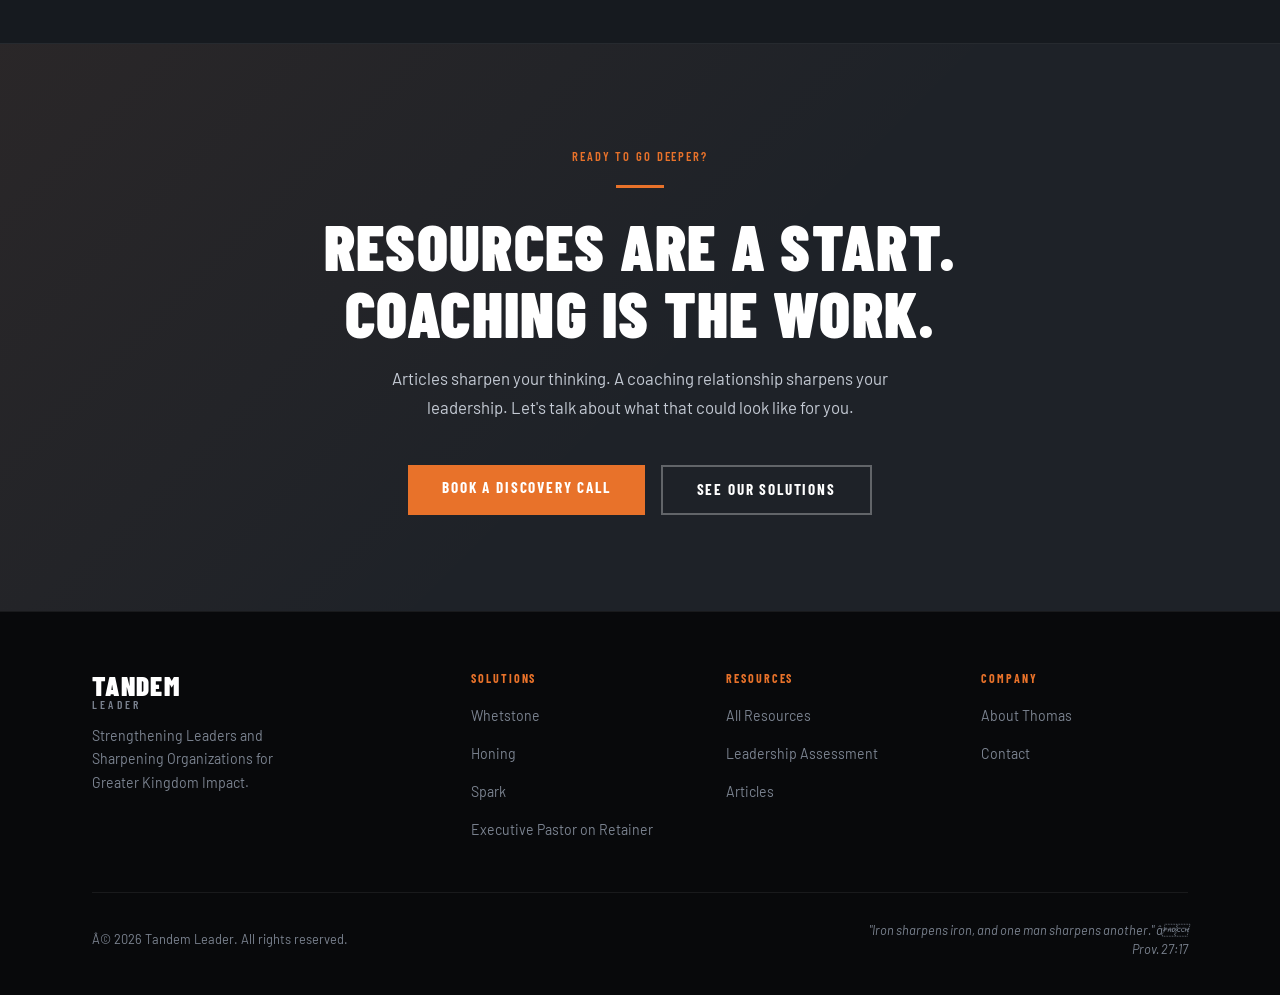
==== commit f5bf8dce: "Update resources.html" ====
--- a/tandem-leader-site/resources.html
+++ b/tandem-leader-site/resources.html
@@ -3,7 +3,7 @@
 <head>
   <meta charset="UTF-8" />
   <meta name="viewport" content="width=device-width, initial-scale=1.0" />
-  <title>Resources — Tandem Leader</title>
+  <title>Resources â Tandem Leader</title>
   <meta name="description" content="Free leadership resources, articles, and tools for church leaders and Christian nonprofit leaders from Tandem Leader." />
   <link rel="stylesheet" href="css/styles.css" />
   <style>
@@ -146,7 +146,7 @@
       text-transform: uppercase; letter-spacing: 0.12em;
       color: var(--orange);
     }
-    .blog-card__read::after { content: ' →'; }
+    .blog-card__read::after { content: ' â'; }
     .blog-card__time { font-size: 0.78rem; color: var(--gray); }
 
     /* ---- Coming Soon Badge ---- */
@@ -251,7 +251,7 @@
           <div class="orange-rule" style="margin-top:16px;"></div>
           <h2>How Sharp Is Your Leadership?</h2>
           <p>Most leaders don't know what they don't know. The Ministry Leadership Health Check is a free 10-question diagnostic that reveals your leadership strengths and surfaces the gaps that may be limiting your team's effectiveness.</p>
-          <p>You'll get a personalized score across four key areas — and a clear picture of where to focus next.</p>
+          <p>You'll get a personalized score across four key areas â and a clear picture of where to focus next.</p>
           <div class="assessment-feature__meta">
             <div class="assessment-feature__meta-item">
               <strong>10</strong>
@@ -266,11 +266,11 @@
               <span>Always</span>
             </div>
           </div>
-          <a href="assessment.html" class="btn btn--primary">Take the Assessment →</a>
+          <a href="assessment.html" class="btn btn--primary">Take the Assessment â</a>
         </div>
 
         <div class="assessment-feature__preview">
-          <div class="assessment-feature__preview-label">Preview — Question 3 of 10</div>
+          <div class="assessment-feature__preview-label">Preview â Question 3 of 10</div>
           <p class="preview-question">How clearly can your entire team articulate your church's vision and mission right now?</p>
           <div class="preview-options">
             <div class="preview-option">Everyone could say it word for word</div>
@@ -282,7 +282,7 @@
             <span class="active"></span><span class="active"></span><span class="active"></span>
             <span></span><span></span><span></span><span></span><span></span><span></span><span></span>
           </div>
-          <div class="preview-cta">Take the full assessment — free, no email required to start</div>
+          <div class="preview-cta">Take the full assessment â free, no email required to start</div>
         </div>
       </div>
     </div>
@@ -310,7 +310,7 @@
       <div class="blog-grid">
 
         <a href="blog/leading-like-nehemiah.html" class="blog-card" style="text-decoration:none;">
-          <div class="blog-card__img">📖</div>
+          <div class="blog-card__img">ð</div>
           <div class="blog-card__body">
             <div class="blog-card__cat">Leadership</div>
             <h3>Leading Like Nehemiah</h3>
@@ -323,11 +323,11 @@
         </a>
 
         <a href="#" class="blog-card" style="text-decoration:none;">
-          <div class="blog-card__img">⚔️</div>
+          <div class="blog-card__img">âï¸</div>
           <div class="blog-card__body">
             <div class="blog-card__cat">Personal Growth <span class="badge-coming-soon">Coming Soon</span></div>
             <h3>The Danger of Dull Leaders: Why Sharpening Matters</h3>
-            <p>Ecclesiastes 10:10 isn't just ancient wisdom — it's a leadership principle that applies directly to your church staff, your elder board, and your own daily habits.</p>
+            <p>Ecclesiastes 10:10 isn't just ancient wisdom â it's a leadership principle that applies directly to your church staff, your elder board, and your own daily habits.</p>
             <div class="blog-card__footer">
               <span class="blog-card__read">Read Article</span>
               <span class="blog-card__time">5 min read</span>
@@ -336,11 +336,11 @@
         </a>
 
         <a href="#" class="blog-card" style="text-decoration:none;">
-          <div class="blog-card__img">🏥</div>
+          <div class="blog-card__img">ð¥</div>
           <div class="blog-card__body">
             <div class="blog-card__cat">Strategy <span class="badge-coming-soon">Coming Soon</span></div>
             <h3>Prescription Without Diagnosis: Why Most Church Consulting Fails</h3>
-            <p>Most consulting relationships fail not because the advice is bad — but because the diagnosis was skipped. Here's what a real organizational assessment should look like.</p>
+            <p>Most consulting relationships fail not because the advice is bad â but because the diagnosis was skipped. Here's what a real organizational assessment should look like.</p>
             <div class="blog-card__footer">
               <span class="blog-card__read">Read Article</span>
               <span class="blog-card__time">6 min read</span>
@@ -349,11 +349,11 @@
         </a>
 
         <a href="#" class="blog-card" style="text-decoration:none;">
-          <div class="blog-card__img">🧱</div>
+          <div class="blog-card__img">ð§±</div>
           <div class="blog-card__body">
             <div class="blog-card__cat">Team Health <span class="badge-coming-soon">Coming Soon</span></div>
             <h3>How to Build a Healthy Ministry Team Culture From Scratch</h3>
-            <p>Culture isn't what you put on the wall — it's what you tolerate, model, and reward every day. Here's a framework for intentionally building a culture that lasts.</p>
+            <p>Culture isn't what you put on the wall â it's what you tolerate, model, and reward every day. Here's a framework for intentionally building a culture that lasts.</p>
             <div class="blog-card__footer">
               <span class="blog-card__read">Read Article</span>
               <span class="blog-card__time">8 min read</span>
@@ -362,11 +362,11 @@
         </a>
 
         <a href="#" class="blog-card" style="text-decoration:none;">
-          <div class="blog-card__img">🎯</div>
+          <div class="blog-card__img">ð¯</div>
           <div class="blog-card__body">
             <div class="blog-card__cat">Church Operations <span class="badge-coming-soon">Coming Soon</span></div>
             <h3>The 4 Pillars Every Thriving Church Organization Is Built On</h3>
-            <p>Structure, Systems, Culture, and People — when all four are aligned and healthy, everything else works. When one is weak, the whole organization feels it.</p>
+            <p>Structure, Systems, Culture, and People â when all four are aligned and healthy, everything else works. When one is weak, the whole organization feels it.</p>
             <div class="blog-card__footer">
               <span class="blog-card__read">Read Article</span>
               <span class="blog-card__time">6 min read</span>
@@ -375,11 +375,11 @@
         </a>
 
         <a href="#" class="blog-card" style="text-decoration:none;">
-          <div class="blog-card__img">📞</div>
+          <div class="blog-card__img">ð</div>
           <div class="blog-card__body">
             <div class="blog-card__cat">Leadership <span class="badge-coming-soon">Coming Soon</span></div>
-            <h3>Why Every Great Leader Has a Coach — And Why You Should Too</h3>
-            <p>Coaching isn't for leaders who are struggling. It's for leaders who are serious. Here's what a great coaching relationship actually looks like — and what it produces.</p>
+            <h3>Why Every Great Leader Has a Coach â And Why You Should Too</h3>
+            <p>Coaching isn't for leaders who are struggling. It's for leaders who are serious. Here's what a great coaching relationship actually looks like â and what it produces.</p>
             <div class="blog-card__footer">
               <span class="blog-card__read">Read Article</span>
               <span class="blog-card__time">5 min read</span>
@@ -397,7 +397,7 @@
       <span class="label">Stay Sharp</span>
       <div class="orange-rule orange-rule--center" style="margin-top:12px;"></div>
       <h2>Leadership Insights, Delivered.</h2>
-      <p>Practical articles and tools for church leaders — straight to your inbox. No fluff, no spam. Unsubscribe anytime.</p>
+      <p>Practical articles and tools for church leaders â straight to your inbox. No fluff, no spam. Unsubscribe anytime.</p>
       <form name="newsletter" method="POST" data-netlify="true" class="newsletter__form">
         <input type="hidden" name="form-name" value="newsletter" />
         <input type="email" name="email" placeholder="your@email.com" required />
@@ -457,8 +457,8 @@
         </div>
       </div>
       <div class="footer__bottom">
-        <span>© 2026 Tandem Leader. All rights reserved.</span>
-        <p class="footer__scripture">"Iron sharpens iron, and one man sharpens another." — Prov. 27:17</p>
+        <span>Â© 2026 Tandem Leader. All rights reserved.</span>
+        <p class="footer__scripture">"Iron sharpens iron, and one man sharpens another." â Prov. 27:17</p>
       </div>
     </div>
   </footer>
